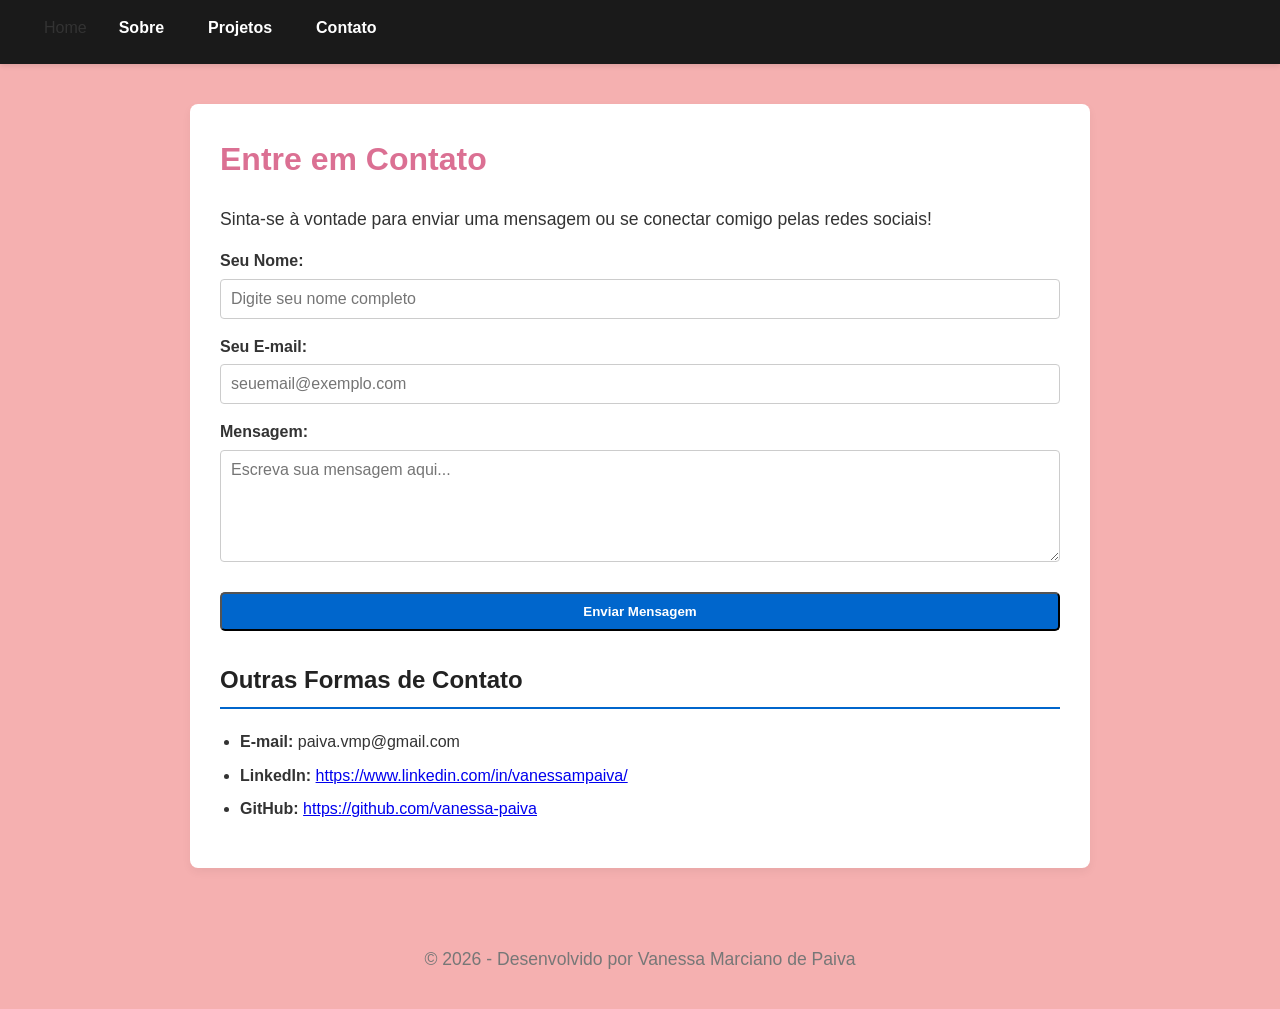
==== contato.html @ fc2572cf "Add files via upload" ====
<!DOCTYPE html>
<html lang="pt-BR">
<head>
    <meta charset="UTF-8">
    <meta name="viewport" content="width=device-width, initial-scale=1.0">
    <title>Contato - Portfólio</title>
    <link rel="stylesheet" href="style.css">
</head>
<body>

    <!-- MENU DE NAVEGAÇÃO -->
    <header>
        <nav class="menu">
            <ul>
                <li><a href="index.html"></a>Home</li>
                <li><a href="sobre.html">Sobre</a></li>
                <li><a href="projetos.html">Projetos</a></li>
                <li><a href="contato.html">Contato</a></li>
            </ul>
        </nav>
    </header>

    <!-- CONTEÚDO DA PÁGINA DE CONTATO -->
    <main>
        <h1>Entre em Contato</h1>
        <p>Sinta-se à vontade para enviar uma mensagem ou se conectar comigo pelas redes sociais!</p>

        <!-- FORMULÁRIO DE CONTATO -->
        <form class="formulario-contato">
            <div class="campo">
                <label for="nome">Seu Nome:</label>
                <input type="text" id="nome" name="nome" placeholder="Digite seu nome completo" required>
            </div>

            <div class="campo">
                <label for="email">Seu E-mail:</label>
                <input type="email" id="email" name="email" placeholder="seuemail@exemplo.com" required>
            </div>

            <div class="campo">
                <label for="mensagem">Mensagem:</label>
                <textarea id="mensagem" name="mensagem" rows="5" placeholder="Escreva sua mensagem aqui..." required></textarea>
            </div>

            <button type="submit" class="btn">Enviar Mensagem</button>
        </form>

        <h2>Outras Formas de Contato</h2>
        <ul>
            <li><strong>E-mail:</strong> paiva.vmp@gmail.com</li>
            <li><strong>LinkedIn:</strong> <a href="https://www.linkedin.com/in/vanessampaiva/" target="_blank">https://www.linkedin.com/in/vanessampaiva/</a></li>
            <li><strong>GitHub:</strong> <a href="https://github.com/vanessa-paiva" target="_blank">https://github.com/vanessa-paiva</a></li>
        </ul>
    </main>

    <footer>
        <p>&copy; 2026 - Desenvolvido por Vanessa Marciano de Paiva</p>
    </footer>

</body>
</html>
---- style.css ----
/* ==========================================
   1. REGRAS GERAIS E CORPO DA PÁGINA
   ========================================== */
* {
    box-sizing: border-box; /* Facilita o cálculo de tamanhos e margens */
}

body {
    margin: 0;
    padding: 0;
    font-family: 'Segoe UI', Tahoma, Geneva, Verdana, sans-serif;
    background-color: rgb(245, 176, 176); /* Cor de fundo suave da página */
    color: #333333;           /* Cor padrão dos textos */
    line-height: 1.6;          /* Espaçamento entre as linhas de texto */
}

/* ==========================================
   2. CABEÇALHO E MENU DE NAVEGAÇÃO
   ========================================== */
header {
    background-color: #1a1a1a;
    padding: 15px 20px;
    box-shadow: 0 2px 5px rgba(0, 0, 0, 0.1);
}

.menu ul {
    list-style: none;
    margin: 0;
    padding: 0;
    display: flex;
    gap: 20px;
}

.menu a {
    color: #ffffff;
    text-decoration: none;
    font-weight: 600;
    padding: 8px 12px;
    border-radius: 4px;
    transition: background-color 0.3s;
}

.menu a:hover {
    background-color: #0066cc;
}

/* ==========================================
   3. CONTEÚDO PRINCIPAL (<main>)
   ========================================== */
main {
    max-width: 900px;         /* Limita a largura para o texto não ficar espalhado */
    margin: 40px auto;        /* Centraliza o bloco na tela */
    padding: 30px;
    background-color: #ffffff;/* Fundo branco para a caixa de conteúdo */
    border-radius: 8px;       /* Bordas levemente arredondadas */
    box-shadow: 0 4px 10px rgba(0, 0, 0, 0.05); /* Sombra suave */
}

/* Títulos */
h1 {
    color: palevioletred;
    font-size: 2rem;
    margin-top: 0;
    margin-bottom: 20px;
}

h2 {
    color: #222222;
    font-size: 1.5rem;
    border-bottom: 2px solid #0066cc;
    padding-bottom: 8px;
    margin-top: 30px;
}

/* Parágrafos e listas */
p {
    font-size: 1.1rem;
    margin-bottom: 15px;
}

ul {
    padding-left: 20px;
}

li {
    margin-bottom: 8px;
}

/* ==========================================
   4. ESTILO DE BOTÕES NO CONTEÚDO
   ========================================== */
.btn {
    display: inline-block;
    background-color: #0066cc;
    color: #ffffff;
    padding: 10px 20px;
    text-decoration: none;
    border-radius: 5px;
    font-weight: bold;
    margin-top: 15px;
    transition: background-color 0.3s;
}

.btn:hover {
    background-color: #004999;
}

/* ==========================================
   5. RODAPÉ DA PÁGINA (OPCIONAL)
   ========================================== */
footer {
    text-align: center;
    padding: 20px;
    color: #777777;
    font-size: 0.9rem;
    margin-top: 40px;
}

/* ==========================================
   ESTILOS DOS CARDS DE PROJETOS
   ========================================== */
.lista-projetos {
    display: flex;
    flex-direction: column;
    gap: 20px;
    margin-top: 20px;
}

.card-projeto {
    border: 1px solid #e0e0e0;
    padding: 20px;
    border-radius: 8px;
    background-color: #fafafa;
    transition: transform 0.2s, box-shadow 0.2s;
}

.card-projeto:hover {
    transform: translateY(-3px);
    box-shadow: 0 4px 12px rgba(0, 0, 0, 0.08);
}

.card-projeto h2 {
    margin-top: 0;
    border-bottom: none;
}

/* ==========================================
   ESTILOS DO FORMULÁRIO DE CONTATO
   ========================================== */
.formulario-contato {
    display: flex;
    flex-direction: column;
    gap: 15px;
    margin-bottom: 30px;
}

.campo {
    display: flex;
    flex-direction: column;
    gap: 5px;
}

.campo label {
    font-weight: bold;
}

.campo input, 
.campo textarea {
    padding: 10px;
    border: 1px solid #ccc;
    border-radius: 4px;
    font-family: inherit;
    font-size: 1rem;
}

.campo input:focus, 
.campo textarea:focus {
    border-color: #0066cc;
    outline: none;
}
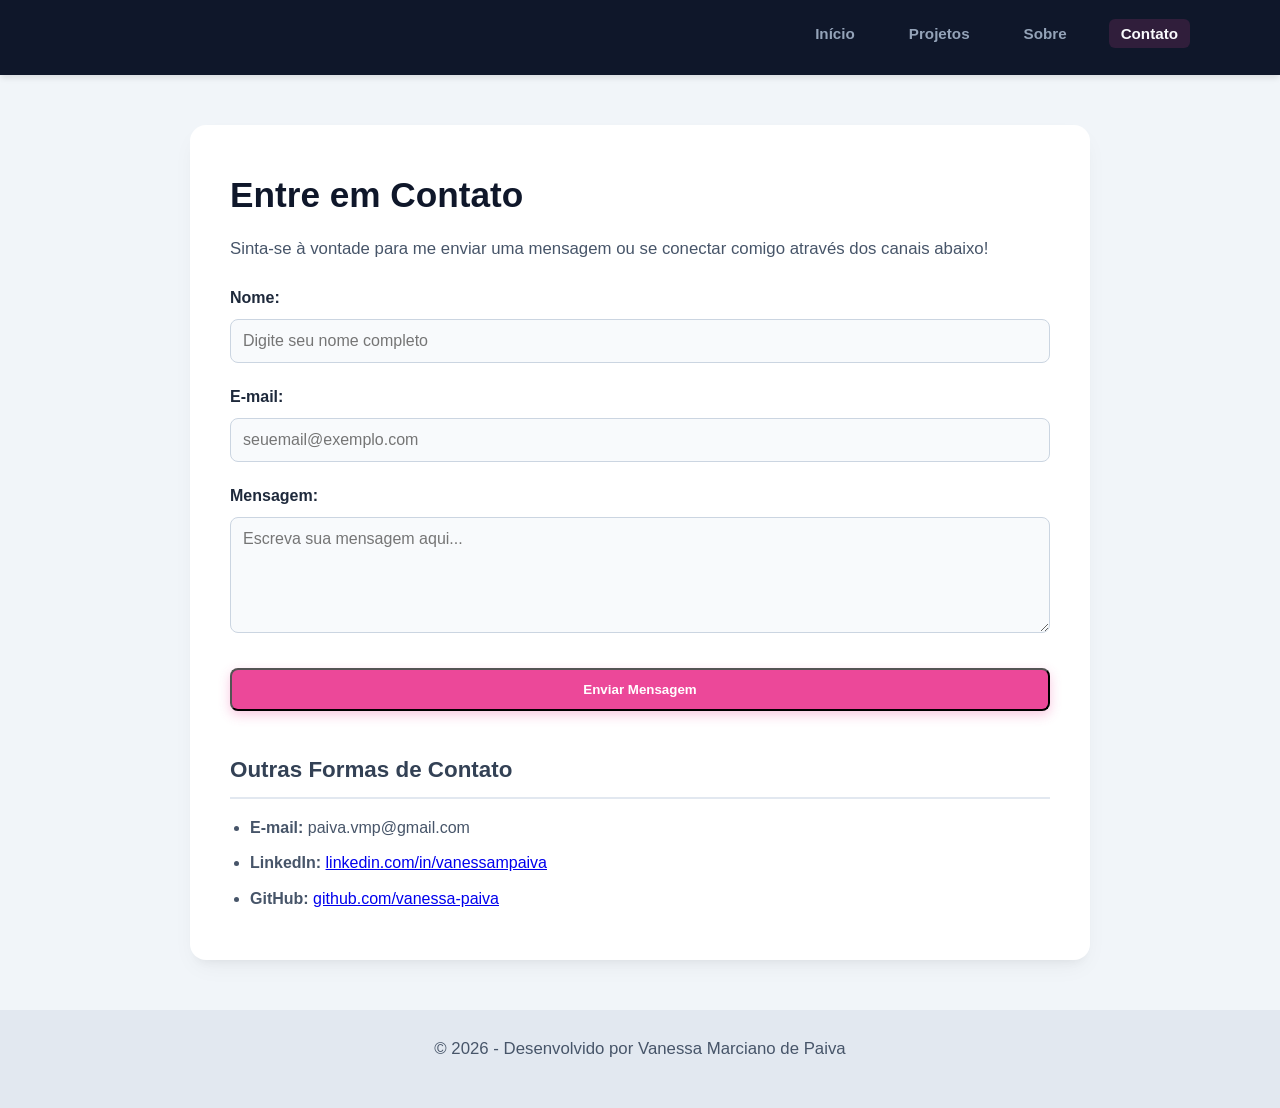
==== commit 39711951: "atualização" ====
--- a/contato.html
+++ b/contato.html
@@ -1,61 +1,61 @@
-<!DOCTYPE html>
-<html lang="pt-BR">
-<head>
-    <meta charset="UTF-8">
-    <meta name="viewport" content="width=device-width, initial-scale=1.0">
-    <title>Contato - Portfólio</title>
-    <link rel="stylesheet" href="style.css">
-</head>
-<body>
-
-    <!-- MENU DE NAVEGAÇÃO -->
-    <header>
-        <nav class="menu">
-            <ul>
-                <li><a href="index.html"></a>Home</li>
-                <li><a href="sobre.html">Sobre</a></li>
-                <li><a href="projetos.html">Projetos</a></li>
-                <li><a href="contato.html">Contato</a></li>
-            </ul>
-        </nav>
-    </header>
-
-    <!-- CONTEÚDO DA PÁGINA DE CONTATO -->
-    <main>
-        <h1>Entre em Contato</h1>
-        <p>Sinta-se à vontade para enviar uma mensagem ou se conectar comigo pelas redes sociais!</p>
-
-        <!-- FORMULÁRIO DE CONTATO -->
-        <form class="formulario-contato">
-            <div class="campo">
-                <label for="nome">Seu Nome:</label>
-                <input type="text" id="nome" name="nome" placeholder="Digite seu nome completo" required>
-            </div>
-
-            <div class="campo">
-                <label for="email">Seu E-mail:</label>
-                <input type="email" id="email" name="email" placeholder="seuemail@exemplo.com" required>
-            </div>
-
-            <div class="campo">
-                <label for="mensagem">Mensagem:</label>
-                <textarea id="mensagem" name="mensagem" rows="5" placeholder="Escreva sua mensagem aqui..." required></textarea>
-            </div>
-
-            <button type="submit" class="btn">Enviar Mensagem</button>
-        </form>
-
-        <h2>Outras Formas de Contato</h2>
-        <ul>
-            <li><strong>E-mail:</strong> paiva.vmp@gmail.com</li>
-            <li><strong>LinkedIn:</strong> <a href="https://www.linkedin.com/in/vanessampaiva/" target="_blank">https://www.linkedin.com/in/vanessampaiva/</a></li>
-            <li><strong>GitHub:</strong> <a href="https://github.com/vanessa-paiva" target="_blank">https://github.com/vanessa-paiva</a></li>
-        </ul>
-    </main>
-
-    <footer>
-        <p>&copy; 2026 - Desenvolvido por Vanessa Marciano de Paiva</p>
-    </footer>
-
-</body>
+<!DOCTYPE html>
+<html lang="pt-BR">
+<head>
+    <meta charset="UTF-8">
+    <meta name="viewport" content="width=device-width, initial-scale=1.0">
+    <title>Contato - Portfólio</title>
+    <link rel="stylesheet" href="style.css">
+</head>
+<body>
+
+    <!-- MENU DE NAVEGAÇÃO -->
+    <header>
+        <nav class="menu">
+            <ul>
+                <li><a href="index.html">Início</a></li>
+                <li><a href="projetos.html">Projetos</a></li>
+                <li><a href="sobre.html">Sobre</a></li>
+                <li><a href="contato.html" class="ativo">Contato</a></li>
+            </ul>
+        </nav>
+    </header>
+
+    <!-- CONTEÚDO DA PÁGINA DE CONTATO -->
+    <main>
+        <h1>Entre em Contato</h1>
+        <p>Sinta-se à vontade para me enviar uma mensagem ou se conectar comigo através dos canais abaixo!</p>
+
+        <!-- FORMULÁRIO DE CONTATO INTEGRADOR COM FORMSPREE -->
+        <form action="https://formspree.io/f/mnppgngw" method="POST" class="formulario-contato">
+            <div class="campo">
+                <label for="nome">Nome:</label>
+                <input type="text" id="nome" name="nome" placeholder="Digite seu nome completo" required>
+            </div>
+
+            <div class="campo">
+                <label for="email">E-mail:</label>
+                <input type="email" id="email" name="email" placeholder="seuemail@exemplo.com" required>
+            </div>
+
+            <div class="campo">
+                <label for="mensagem">Mensagem:</label>
+                <textarea id="mensagem" name="mensagem" rows="5" placeholder="Escreva sua mensagem aqui..." required></textarea>
+            </div>
+
+            <button type="submit" class="btn">Enviar Mensagem</button>
+        </form>
+
+        <h2>Outras Formas de Contato</h2>
+        <ul>
+            <li><strong>E-mail:</strong> paiva.vmp@gmail.com</li>
+            <li><strong>LinkedIn:</strong> <a href="https://www.linkedin.com/in/vanessampaiva/" target="_blank">linkedin.com/in/vanessampaiva</a></li>
+            <li><strong>GitHub:</strong> <a href="https://github.com/vanessa-paiva" target="_blank">github.com/vanessa-paiva</a></li>
+        </ul>
+    </main>
+
+    <footer>
+        <p>&copy; 2026 - Desenvolvido por Vanessa Marciano de Paiva</p>
+    </footer>
+
+</body>
 </html>
--- a/style.css
+++ b/style.css
@@ -1,180 +1,261 @@
-/* ==========================================
-   1. REGRAS GERAIS E CORPO DA PÁGINA
-   ========================================== */
-* {
-    box-sizing: border-box; /* Facilita o cálculo de tamanhos e margens */
-}
-
-body {
-    margin: 0;
-    padding: 0;
-    font-family: 'Segoe UI', Tahoma, Geneva, Verdana, sans-serif;
-    background-color: rgb(245, 176, 176); /* Cor de fundo suave da página */
-    color: #333333;           /* Cor padrão dos textos */
-    line-height: 1.6;          /* Espaçamento entre as linhas de texto */
-}
-
-/* ==========================================
-   2. CABEÇALHO E MENU DE NAVEGAÇÃO
-   ========================================== */
-header {
-    background-color: #1a1a1a;
-    padding: 15px 20px;
-    box-shadow: 0 2px 5px rgba(0, 0, 0, 0.1);
-}
-
-.menu ul {
-    list-style: none;
-    margin: 0;
-    padding: 0;
-    display: flex;
-    gap: 20px;
-}
-
-.menu a {
-    color: #ffffff;
-    text-decoration: none;
-    font-weight: 600;
-    padding: 8px 12px;
-    border-radius: 4px;
-    transition: background-color 0.3s;
-}
-
-.menu a:hover {
-    background-color: #0066cc;
-}
-
-/* ==========================================
-   3. CONTEÚDO PRINCIPAL (<main>)
-   ========================================== */
-main {
-    max-width: 900px;         /* Limita a largura para o texto não ficar espalhado */
-    margin: 40px auto;        /* Centraliza o bloco na tela */
-    padding: 30px;
-    background-color: #ffffff;/* Fundo branco para a caixa de conteúdo */
-    border-radius: 8px;       /* Bordas levemente arredondadas */
-    box-shadow: 0 4px 10px rgba(0, 0, 0, 0.05); /* Sombra suave */
-}
-
-/* Títulos */
-h1 {
-    color: palevioletred;
-    font-size: 2rem;
-    margin-top: 0;
-    margin-bottom: 20px;
-}
-
-h2 {
-    color: #222222;
-    font-size: 1.5rem;
-    border-bottom: 2px solid #0066cc;
-    padding-bottom: 8px;
-    margin-top: 30px;
-}
-
-/* Parágrafos e listas */
-p {
-    font-size: 1.1rem;
-    margin-bottom: 15px;
-}
-
-ul {
-    padding-left: 20px;
-}
-
-li {
-    margin-bottom: 8px;
-}
-
-/* ==========================================
-   4. ESTILO DE BOTÕES NO CONTEÚDO
-   ========================================== */
-.btn {
-    display: inline-block;
-    background-color: #0066cc;
-    color: #ffffff;
-    padding: 10px 20px;
-    text-decoration: none;
-    border-radius: 5px;
-    font-weight: bold;
-    margin-top: 15px;
-    transition: background-color 0.3s;
-}
-
-.btn:hover {
-    background-color: #004999;
-}
-
-/* ==========================================
-   5. RODAPÉ DA PÁGINA (OPCIONAL)
-   ========================================== */
-footer {
-    text-align: center;
-    padding: 20px;
-    color: #777777;
-    font-size: 0.9rem;
-    margin-top: 40px;
-}
-
-/* ==========================================
-   ESTILOS DOS CARDS DE PROJETOS
-   ========================================== */
-.lista-projetos {
-    display: flex;
-    flex-direction: column;
-    gap: 20px;
-    margin-top: 20px;
-}
-
-.card-projeto {
-    border: 1px solid #e0e0e0;
-    padding: 20px;
-    border-radius: 8px;
-    background-color: #fafafa;
-    transition: transform 0.2s, box-shadow 0.2s;
-}
-
-.card-projeto:hover {
-    transform: translateY(-3px);
-    box-shadow: 0 4px 12px rgba(0, 0, 0, 0.08);
-}
-
-.card-projeto h2 {
-    margin-top: 0;
-    border-bottom: none;
-}
-
-/* ==========================================
-   ESTILOS DO FORMULÁRIO DE CONTATO
-   ========================================== */
-.formulario-contato {
-    display: flex;
-    flex-direction: column;
-    gap: 15px;
-    margin-bottom: 30px;
-}
-
-.campo {
-    display: flex;
-    flex-direction: column;
-    gap: 5px;
-}
-
-.campo label {
-    font-weight: bold;
-}
-
-.campo input, 
-.campo textarea {
-    padding: 10px;
-    border: 1px solid #ccc;
-    border-radius: 4px;
-    font-family: inherit;
-    font-size: 1rem;
-}
-
-.campo input:focus, 
-.campo textarea:focus {
-    border-color: #0066cc;
-    outline: none;
+/* ==========================================
+   1. REGRAS GERAIS E VARIÁVEIS
+   ========================================== */
+* {
+    box-sizing: border-box;
+    margin: 0;
+    padding: 0;
+}
+
+:root {
+    --bg-color: #0f172a;        /* Azul escuro moderno (Slate 900) */
+    --card-bg: #1e293b;         /* Tom um pouco mais claro para cards */
+    --text-main: #f8fafc;       /* Texto claro */
+    --text-muted: #94a3b8;      /* Texto secundário */
+    --accent: #ec4899;          /* Rosa vibrante (destaque delicado e moderno) */
+    --accent-hover: #db2777;
+    --primary: #38bdf8;         /* Azul claro tech */
+}
+
+body {
+    font-family: 'Segoe UI', Tahoma, Geneva, Verdana, sans-serif;
+    background-color: #f1f5f9;  /* Fundo geral suave */
+    color: #334155;
+    line-height: 1.7;
+    display: flex;
+    flex-direction: column;
+    min-height: 100vh;
+}
+
+/* ==========================================
+   2. CABEÇALHO E MENU DE NAVEGAÇÃO
+   ========================================== */
+header {
+    background-color: #0f172a;
+    padding: 20px 40px;
+    box-shadow: 0 4px 6px -1px rgba(0, 0, 0, 0.1);
+}
+
+.menu ul {
+    list-style: none;
+    display: flex;
+    justify-content: flex-end;
+    gap: 30px;
+    max-width: 1100px;
+    margin: 0 auto;
+}
+
+.menu a {
+    color: var(--text-muted);
+    text-decoration: none;
+    font-weight: 600;
+    font-size: 0.95rem;
+    padding: 6px 12px;
+    border-radius: 6px;
+    transition: all 0.3s ease;
+}
+
+.menu a:hover, .menu a.ativo {
+    color: var(--text-main);
+    background-color: rgba(236, 72, 153, 0.15);
+}
+
+/* ==========================================
+   3. CONTEÚDO PRINCIPAL (<main>)
+   ========================================== */
+main {
+    max-width: 900px;
+    width: 90%;
+    margin: 50px auto;
+    padding: 40px;
+    background-color: #ffffff;
+    border-radius: 16px;
+    box-shadow: 0 10px 25px -5px rgba(0, 0, 0, 0.05), 0 8px 10px -6px rgba(0, 0, 0, 0.05);
+    flex: 1;
+}
+
+/* Títulos */
+h1 {
+    color: #0f172a;
+    font-size: 2.2rem;
+    margin-bottom: 10px;
+    font-weight: 700;
+}
+
+h2 {
+    color: #334155;
+    font-size: 1.4rem;
+    margin-top: 30px;
+    margin-bottom: 15px;
+    border-bottom: 2px solid #e2e8f0;
+    padding-bottom: 8px;
+}
+
+/* Parágrafos e listas */
+p {
+    font-size: 1.05rem;
+    margin-bottom: 20px;
+    color: #475569;
+}
+
+ul {
+    padding-left: 20px;
+    color: #475569;
+}
+
+li {
+    margin-bottom: 8px;
+}
+
+/* ==========================================
+   4. ESTILO DE BOTÕES
+   ========================================== */
+.btn {
+    display: inline-block;
+    background-color: var(--accent);
+    color: #ffffff;
+    padding: 12px 24px;
+    text-decoration: none;
+    border-radius: 8px;
+    font-weight: 600;
+    margin-top: 15px;
+    transition: background-color 0.3s, transform 0.2s;
+    box-shadow: 0 4px 12px rgba(236, 72, 153, 0.3);
+}
+
+.btn:hover {
+    background-color: var(--accent-hover);
+    transform: translateY(-2px);
+}
+
+/* ==========================================
+   5. RODAPÉ DA PÁGINA
+   ========================================== */
+footer {
+    text-align: center;
+    padding: 25px;
+    color: #64748b;
+    font-size: 0.9rem;
+    background-color: #e2e8f0;
+    margin-top: auto;
+}
+
+/* ==========================================
+   6. ESTILOS DOS CARDS DE PROJETOS
+   ========================================== */
+.lista-projetos {
+    display: grid;
+    grid-template-columns: repeat(auto-fit, minmax(280px, 1fr));
+    gap: 25px;
+    margin-top: 25px;
+}
+
+.card-projeto {
+    border: 1px solid #e2e8f0;
+    padding: 25px;
+    border-radius: 12px;
+    background-color: #f8fafc;
+    transition: transform 0.3s, box-shadow 0.3s;
+    display: flex;
+    flex-direction: column;
+    justify-content: space-between;
+}
+
+.card-projeto:hover {
+    transform: translateY(-5px);
+    box-shadow: 0 12px 20px -3px rgba(0, 0, 0, 0.1);
+    border-color: #cbd5e1;
+}
+
+.card-projeto h2 {
+    margin-top: 0;
+    border-bottom: none;
+    font-size: 1.25rem;
+    color: #0f172a;
+}
+
+/* ==========================================
+   7. ESTILOS DO FORMULÁRIO DE CONTATO
+   ========================================== */
+.formulario-contato {
+    display: flex;
+    flex-direction: column;
+    gap: 20px;
+    margin-bottom: 40px;
+}
+
+.campo {
+    display: flex;
+    flex-direction: column;
+    gap: 8px;
+}
+
+.campo label {
+    font-weight: 600;
+    color: #1e293b;
+}
+
+.campo input, 
+.campo textarea {
+    padding: 12px;
+    border: 1px solid #cbd5e1;
+    border-radius: 8px;
+    font-family: inherit;
+    font-size: 1rem;
+    background-color: #f8fafc;
+    transition: border-color 0.3s, background-color 0.3s;
+}
+
+.campo input:focus, 
+.campo textarea:focus {
+    border-color: var(--accent);
+    background-color: #ffffff;
+    outline: none;
+    box-shadow: 0 0 0 3px rgba(236, 72, 153, 0.15);
+}
+
+/* ==========================================
+   8. ESTILOS ESPECÍFICOS DA PÁGINA SOBRE (FOTO)
+   ========================================== */
+.sobre-container {
+    display: flex;
+    align-items: center;
+    gap: 40px;
+}
+
+.sobre-foto {
+    flex-shrink: 0;
+    text-align: center;
+}
+
+.sobre-foto img {
+    width: 200px;
+    height: 200px;
+    object-fit: cover;
+    border-radius: 50%;
+    border: 4px solid var(--accent);
+    box-shadow: 0 8px 20px rgba(0, 0, 0, 0.1);
+}
+
+.sobre-texto {
+    flex: 1;
+}
+
+/* Responsivo para celulares (a foto vai para cima do texto) */
+@media (max-width: 768px) {
+    .sobre-container {
+        flex-direction: column;
+        text-align: center;
+        gap: 20px;
+    }
+    
+    .menu ul {
+        justify-content: center;
+        flex-wrap: wrap;
+        gap: 15px;
+    }
+    
+    header {
+        padding: 15px;
+    }
 }
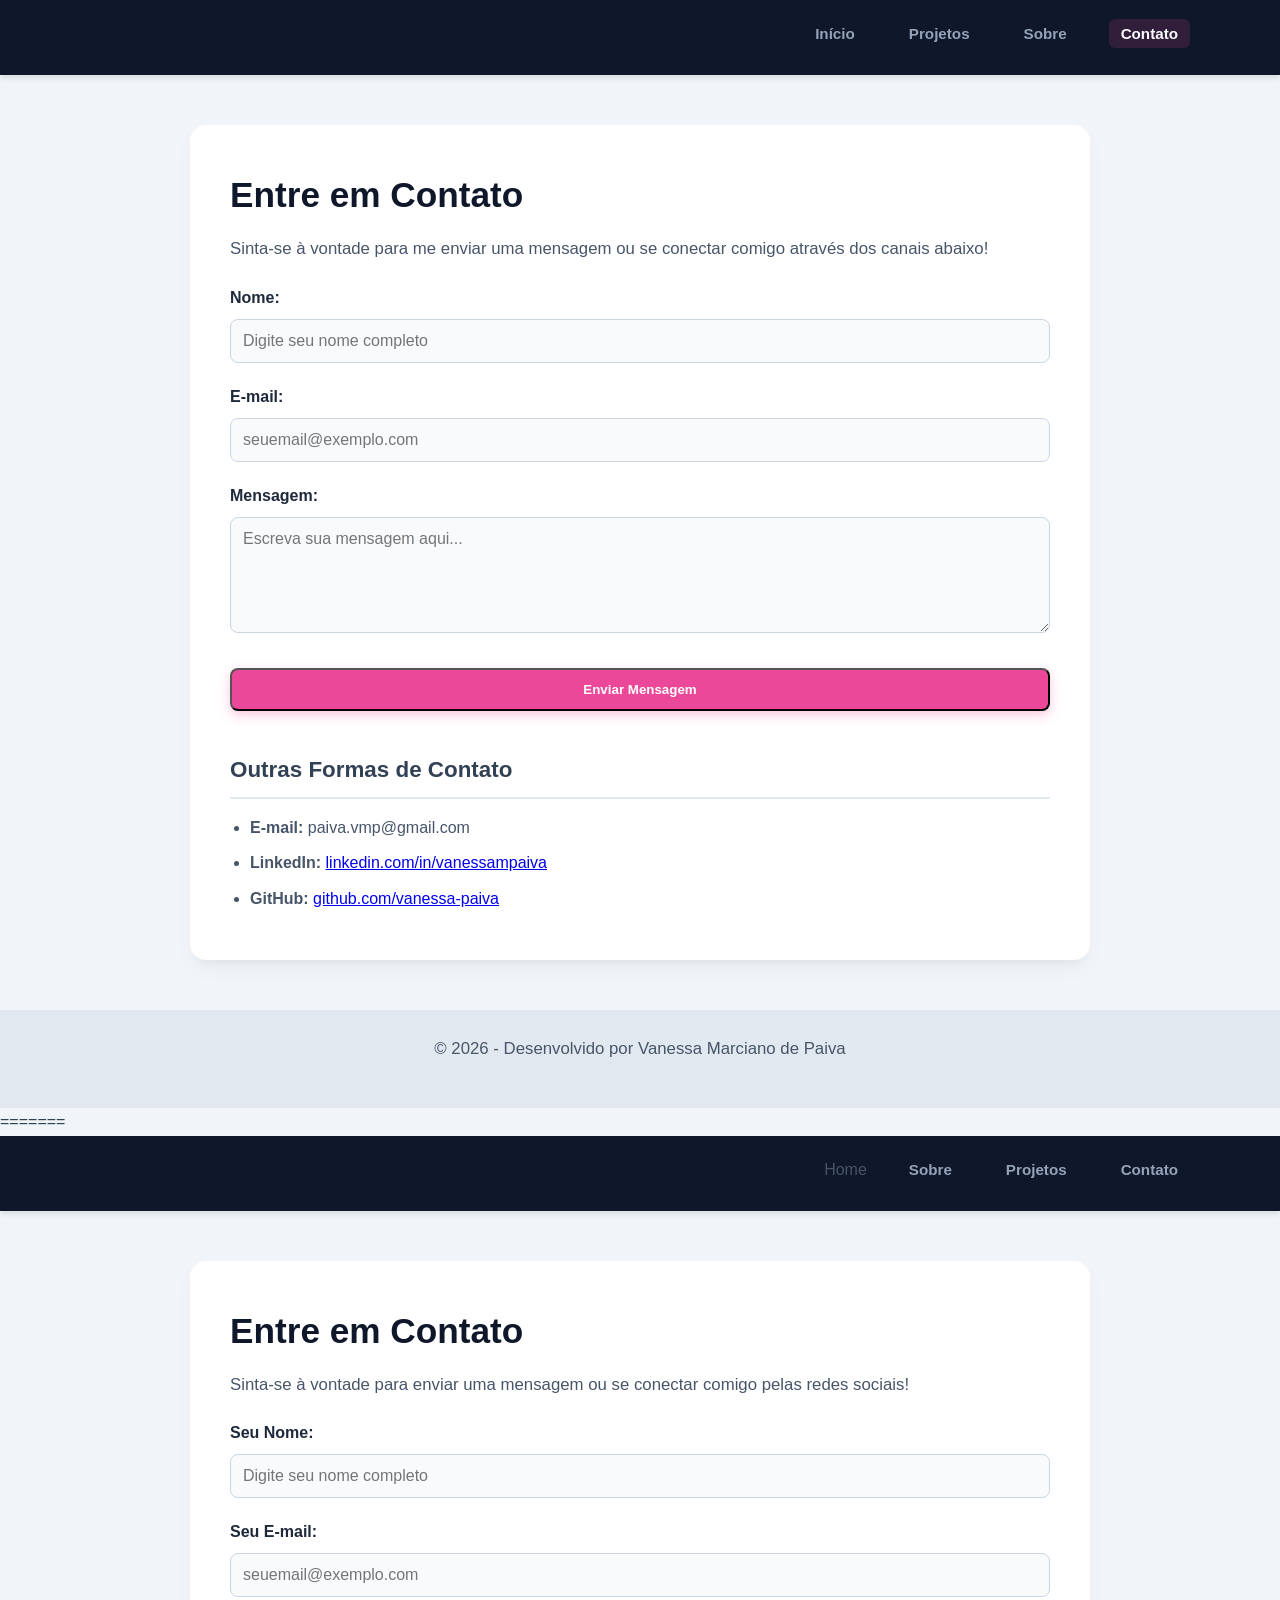
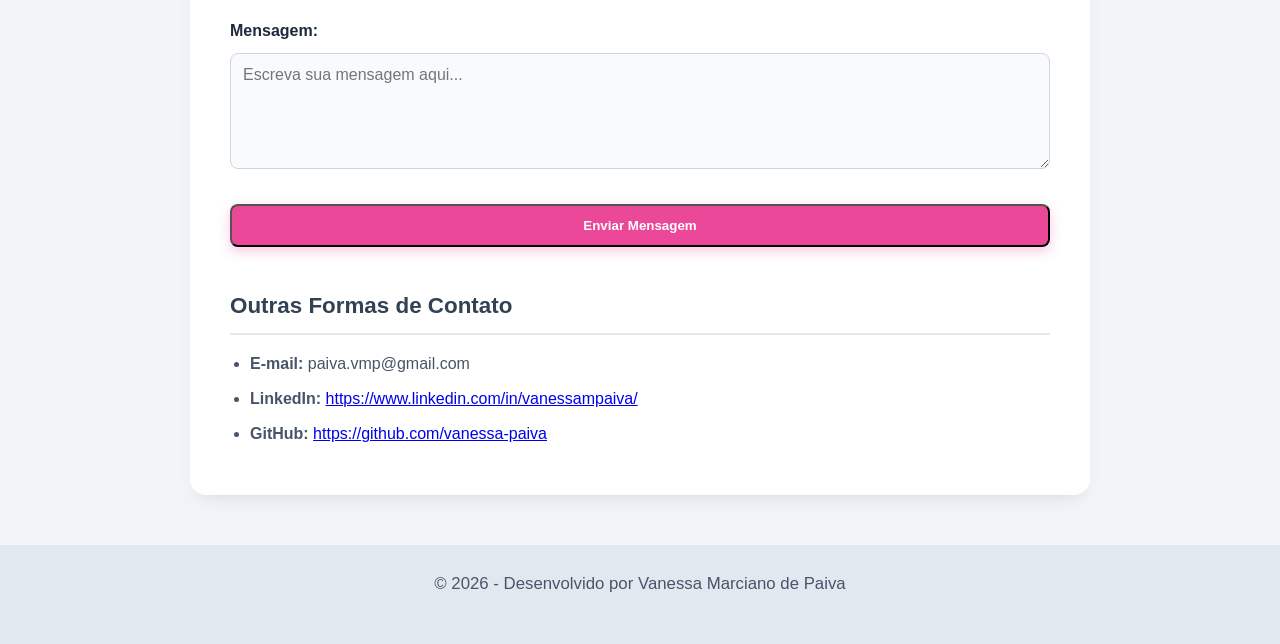
==== commit a8ee89f0: "atual." ====
--- a/contato.html
+++ b/contato.html
@@ -1,3 +1,4 @@
+
 <!DOCTYPE html>
 <html lang="pt-BR">
 <head>
@@ -58,4 +59,66 @@
     </footer>
 
 </body>
+=======
+<!DOCTYPE html>
+<html lang="pt-BR">
+<head>
+    <meta charset="UTF-8">
+    <meta name="viewport" content="width=device-width, initial-scale=1.0">
+    <title>Contato - Portfólio</title>
+    <link rel="stylesheet" href="style.css">
+</head>
+<body>
+
+    <!-- MENU DE NAVEGAÇÃO -->
+    <header>
+        <nav class="menu">
+            <ul>
+                <li><a href="index.html"></a>Home</li>
+                <li><a href="sobre.html">Sobre</a></li>
+                <li><a href="projetos.html">Projetos</a></li>
+                <li><a href="contato.html">Contato</a></li>
+            </ul>
+        </nav>
+    </header>
+
+    <!-- CONTEÚDO DA PÁGINA DE CONTATO -->
+    <main>
+        <h1>Entre em Contato</h1>
+        <p>Sinta-se à vontade para enviar uma mensagem ou se conectar comigo pelas redes sociais!</p>
+
+        <!-- FORMULÁRIO DE CONTATO -->
+        <form class="formulario-contato">
+            <div class="campo">
+                <label for="nome">Seu Nome:</label>
+                <input type="text" id="nome" name="nome" placeholder="Digite seu nome completo" required>
+            </div>
+
+            <div class="campo">
+                <label for="email">Seu E-mail:</label>
+                <input type="email" id="email" name="email" placeholder="seuemail@exemplo.com" required>
+            </div>
+
+            <div class="campo">
+                <label for="mensagem">Mensagem:</label>
+                <textarea id="mensagem" name="mensagem" rows="5" placeholder="Escreva sua mensagem aqui..." required></textarea>
+            </div>
+
+            <button type="submit" class="btn">Enviar Mensagem</button>
+        </form>
+
+        <h2>Outras Formas de Contato</h2>
+        <ul>
+            <li><strong>E-mail:</strong> paiva.vmp@gmail.com</li>
+            <li><strong>LinkedIn:</strong> <a href="https://www.linkedin.com/in/vanessampaiva/" target="_blank">https://www.linkedin.com/in/vanessampaiva/</a></li>
+            <li><strong>GitHub:</strong> <a href="https://github.com/vanessa-paiva" target="_blank">https://github.com/vanessa-paiva</a></li>
+        </ul>
+    </main>
+
+    <footer>
+        <p>&copy; 2026 - Desenvolvido por Vanessa Marciano de Paiva</p>
+    </footer>
+
+</body>
+
 </html>
--- a/style.css
+++ b/style.css
@@ -1,3 +1,4 @@
+
 /* ==========================================
    1. REGRAS GERAIS E VARIÁVEIS
    ========================================== */
@@ -258,4 +259,185 @@
     header {
         padding: 15px;
     }
+
+/* ==========================================
+   1. REGRAS GERAIS E CORPO DA PÁGINA
+   ========================================== */
+* 
+    box-sizing: border-box; /* Facilita o cálculo de tamanhos e margens */
+
+
+body {
+    margin: 0;
+    padding: 0;
+    font-family: 'Segoe UI', Tahoma, Geneva, Verdana, sans-serif;
+    background-color: rgb(245, 176, 176); /* Cor de fundo suave da página */
+    color: #333333;           /* Cor padrão dos textos */
+    line-height: 1.6;          /* Espaçamento entre as linhas de texto */
+}
+
+/* ==========================================
+   2. CABEÇALHO E MENU DE NAVEGAÇÃO
+   ========================================== */
+header {
+    background-color: #1a1a1a;
+    padding: 15px 20px;
+    box-shadow: 0 2px 5px rgba(0, 0, 0, 0.1);
+}
+
+.menu ul {
+    list-style: none;
+    margin: 0;
+    padding: 0;
+    display: flex;
+    gap: 20px;
+}
+
+.menu a {
+    color: #ffffff;
+    text-decoration: none;
+    font-weight: 600;
+    padding: 8px 12px;
+    border-radius: 4px;
+    transition: background-color 0.3s;
+}
+
+.menu a:hover {
+    background-color: #0066cc;
+}
+
+/* ==========================================
+   3. CONTEÚDO PRINCIPAL (<main>)
+   ========================================== */
+main {
+    max-width: 900px;         /* Limita a largura para o texto não ficar espalhado */
+    margin: 40px auto;        /* Centraliza o bloco na tela */
+    padding: 30px;
+    background-color: #ffffff;/* Fundo branco para a caixa de conteúdo */
+    border-radius: 8px;       /* Bordas levemente arredondadas */
+    box-shadow: 0 4px 10px rgba(0, 0, 0, 0.05); /* Sombra suave */
+}
+
+/* Títulos */
+h1 {
+    color: palevioletred;
+    font-size: 2rem;
+    margin-top: 0;
+    margin-bottom: 20px;
+}
+
+h2 {
+    color: #222222;
+    font-size: 1.5rem;
+    border-bottom: 2px solid #0066cc;
+    padding-bottom: 8px;
+    margin-top: 30px;
+}
+
+/* Parágrafos e listas */
+p {
+    font-size: 1.1rem;
+    margin-bottom: 15px;
+}
+
+ul {
+    padding-left: 20px;
+}
+
+li {
+    margin-bottom: 8px;
+}
+
+/* ==========================================
+   4. ESTILO DE BOTÕES NO CONTEÚDO
+   ========================================== */
+.btn {
+    display: inline-block;
+    background-color: #0066cc;
+    color: #ffffff;
+    padding: 10px 20px;
+    text-decoration: none;
+    border-radius: 5px;
+    font-weight: bold;
+    margin-top: 15px;
+    transition: background-color 0.3s;
+}
+
+.btn:hover {
+    background-color: #004999;
+}
+
+/* ==========================================
+   5. RODAPÉ DA PÁGINA (OPCIONAL)
+   ========================================== */
+footer {
+    text-align: center;
+    padding: 20px;
+    color: #777777;
+    font-size: 0.9rem;
+    margin-top: 40px;
+}
+
+/* ==========================================
+   ESTILOS DOS CARDS DE PROJETOS
+   ========================================== */
+.lista-projetos {
+    display: flex;
+    flex-direction: column;
+    gap: 20px;
+    margin-top: 20px;
+}
+
+.card-projeto {
+    border: 1px solid #e0e0e0;
+    padding: 20px;
+    border-radius: 8px;
+    background-color: #fafafa;
+    transition: transform 0.2s, box-shadow 0.2s;
+}
+
+.card-projeto:hover {
+    transform: translateY(-3px);
+    box-shadow: 0 4px 12px rgba(0, 0, 0, 0.08);
+}
+
+.card-projeto h2 {
+    margin-top: 0;
+    border-bottom: none;
+}
+
+/* ==========================================
+   ESTILOS DO FORMULÁRIO DE CONTATO
+   ========================================== */
+.formulario-contato {
+    display: flex;
+    flex-direction: column;
+    gap: 15px;
+    margin-bottom: 30px;
+}
+
+.campo {
+    display: flex;
+    flex-direction: column;
+    gap: 5px;
+}
+
+.campo label {
+    font-weight: bold;
+}
+
+.campo input, 
+.campo textarea {
+    padding: 10px;
+    border: 1px solid #ccc;
+    border-radius: 4px;
+    font-family: inherit;
+    font-size: 1rem;
+}
+
+.campo input:focus, 
+.campo textarea:focus {
+    border-color: #0066cc;
+    outline: none;
+
 }
--- a/style.css
+++ b/style.css
@@ -1,3 +1,4 @@
+
 /* ==========================================
    1. REGRAS GERAIS E VARIÁVEIS
    ========================================== */
@@ -258,4 +259,185 @@
     header {
         padding: 15px;
     }
+
+/* ==========================================
+   1. REGRAS GERAIS E CORPO DA PÁGINA
+   ========================================== */
+* 
+    box-sizing: border-box; /* Facilita o cálculo de tamanhos e margens */
+
+
+body {
+    margin: 0;
+    padding: 0;
+    font-family: 'Segoe UI', Tahoma, Geneva, Verdana, sans-serif;
+    background-color: rgb(245, 176, 176); /* Cor de fundo suave da página */
+    color: #333333;           /* Cor padrão dos textos */
+    line-height: 1.6;          /* Espaçamento entre as linhas de texto */
+}
+
+/* ==========================================
+   2. CABEÇALHO E MENU DE NAVEGAÇÃO
+   ========================================== */
+header {
+    background-color: #1a1a1a;
+    padding: 15px 20px;
+    box-shadow: 0 2px 5px rgba(0, 0, 0, 0.1);
+}
+
+.menu ul {
+    list-style: none;
+    margin: 0;
+    padding: 0;
+    display: flex;
+    gap: 20px;
+}
+
+.menu a {
+    color: #ffffff;
+    text-decoration: none;
+    font-weight: 600;
+    padding: 8px 12px;
+    border-radius: 4px;
+    transition: background-color 0.3s;
+}
+
+.menu a:hover {
+    background-color: #0066cc;
+}
+
+/* ==========================================
+   3. CONTEÚDO PRINCIPAL (<main>)
+   ========================================== */
+main {
+    max-width: 900px;         /* Limita a largura para o texto não ficar espalhado */
+    margin: 40px auto;        /* Centraliza o bloco na tela */
+    padding: 30px;
+    background-color: #ffffff;/* Fundo branco para a caixa de conteúdo */
+    border-radius: 8px;       /* Bordas levemente arredondadas */
+    box-shadow: 0 4px 10px rgba(0, 0, 0, 0.05); /* Sombra suave */
+}
+
+/* Títulos */
+h1 {
+    color: palevioletred;
+    font-size: 2rem;
+    margin-top: 0;
+    margin-bottom: 20px;
+}
+
+h2 {
+    color: #222222;
+    font-size: 1.5rem;
+    border-bottom: 2px solid #0066cc;
+    padding-bottom: 8px;
+    margin-top: 30px;
+}
+
+/* Parágrafos e listas */
+p {
+    font-size: 1.1rem;
+    margin-bottom: 15px;
+}
+
+ul {
+    padding-left: 20px;
+}
+
+li {
+    margin-bottom: 8px;
+}
+
+/* ==========================================
+   4. ESTILO DE BOTÕES NO CONTEÚDO
+   ========================================== */
+.btn {
+    display: inline-block;
+    background-color: #0066cc;
+    color: #ffffff;
+    padding: 10px 20px;
+    text-decoration: none;
+    border-radius: 5px;
+    font-weight: bold;
+    margin-top: 15px;
+    transition: background-color 0.3s;
+}
+
+.btn:hover {
+    background-color: #004999;
+}
+
+/* ==========================================
+   5. RODAPÉ DA PÁGINA (OPCIONAL)
+   ========================================== */
+footer {
+    text-align: center;
+    padding: 20px;
+    color: #777777;
+    font-size: 0.9rem;
+    margin-top: 40px;
+}
+
+/* ==========================================
+   ESTILOS DOS CARDS DE PROJETOS
+   ========================================== */
+.lista-projetos {
+    display: flex;
+    flex-direction: column;
+    gap: 20px;
+    margin-top: 20px;
+}
+
+.card-projeto {
+    border: 1px solid #e0e0e0;
+    padding: 20px;
+    border-radius: 8px;
+    background-color: #fafafa;
+    transition: transform 0.2s, box-shadow 0.2s;
+}
+
+.card-projeto:hover {
+    transform: translateY(-3px);
+    box-shadow: 0 4px 12px rgba(0, 0, 0, 0.08);
+}
+
+.card-projeto h2 {
+    margin-top: 0;
+    border-bottom: none;
+}
+
+/* ==========================================
+   ESTILOS DO FORMULÁRIO DE CONTATO
+   ========================================== */
+.formulario-contato {
+    display: flex;
+    flex-direction: column;
+    gap: 15px;
+    margin-bottom: 30px;
+}
+
+.campo {
+    display: flex;
+    flex-direction: column;
+    gap: 5px;
+}
+
+.campo label {
+    font-weight: bold;
+}
+
+.campo input, 
+.campo textarea {
+    padding: 10px;
+    border: 1px solid #ccc;
+    border-radius: 4px;
+    font-family: inherit;
+    font-size: 1rem;
+}
+
+.campo input:focus, 
+.campo textarea:focus {
+    border-color: #0066cc;
+    outline: none;
+
 }
